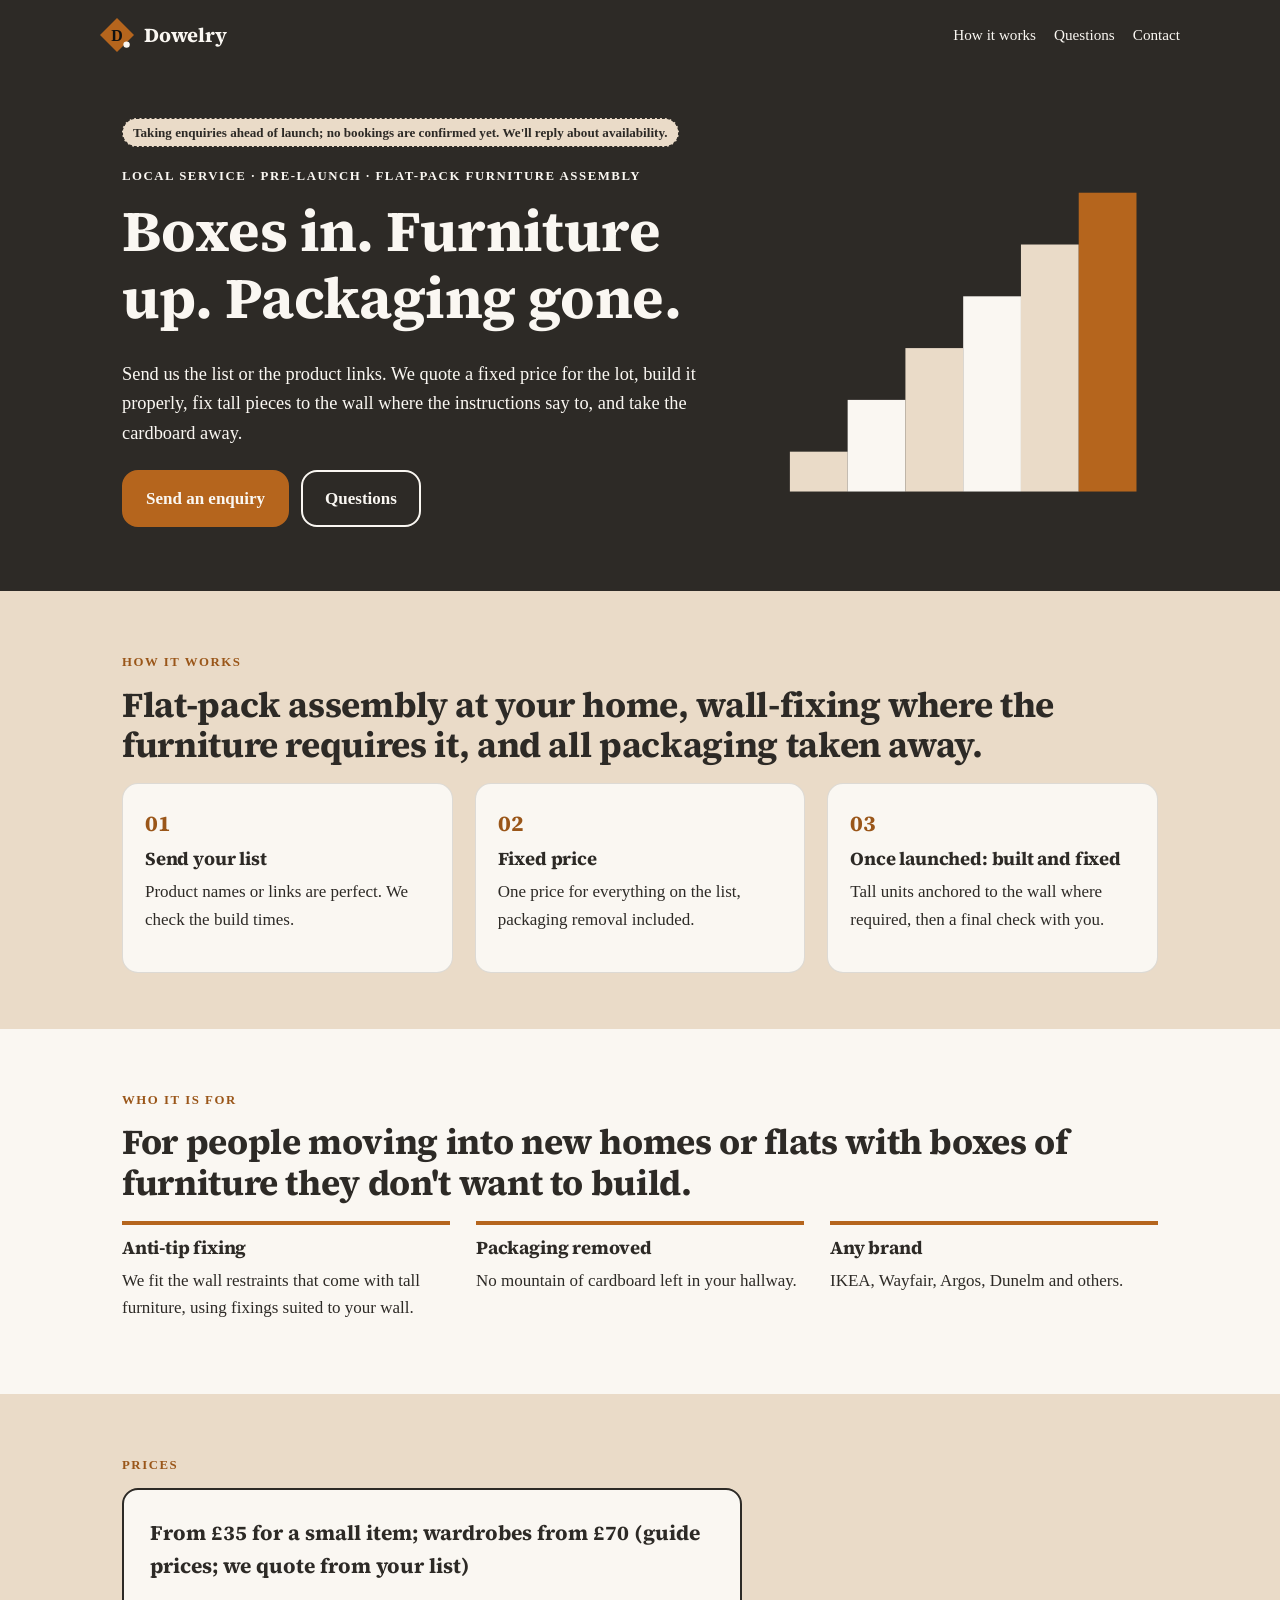
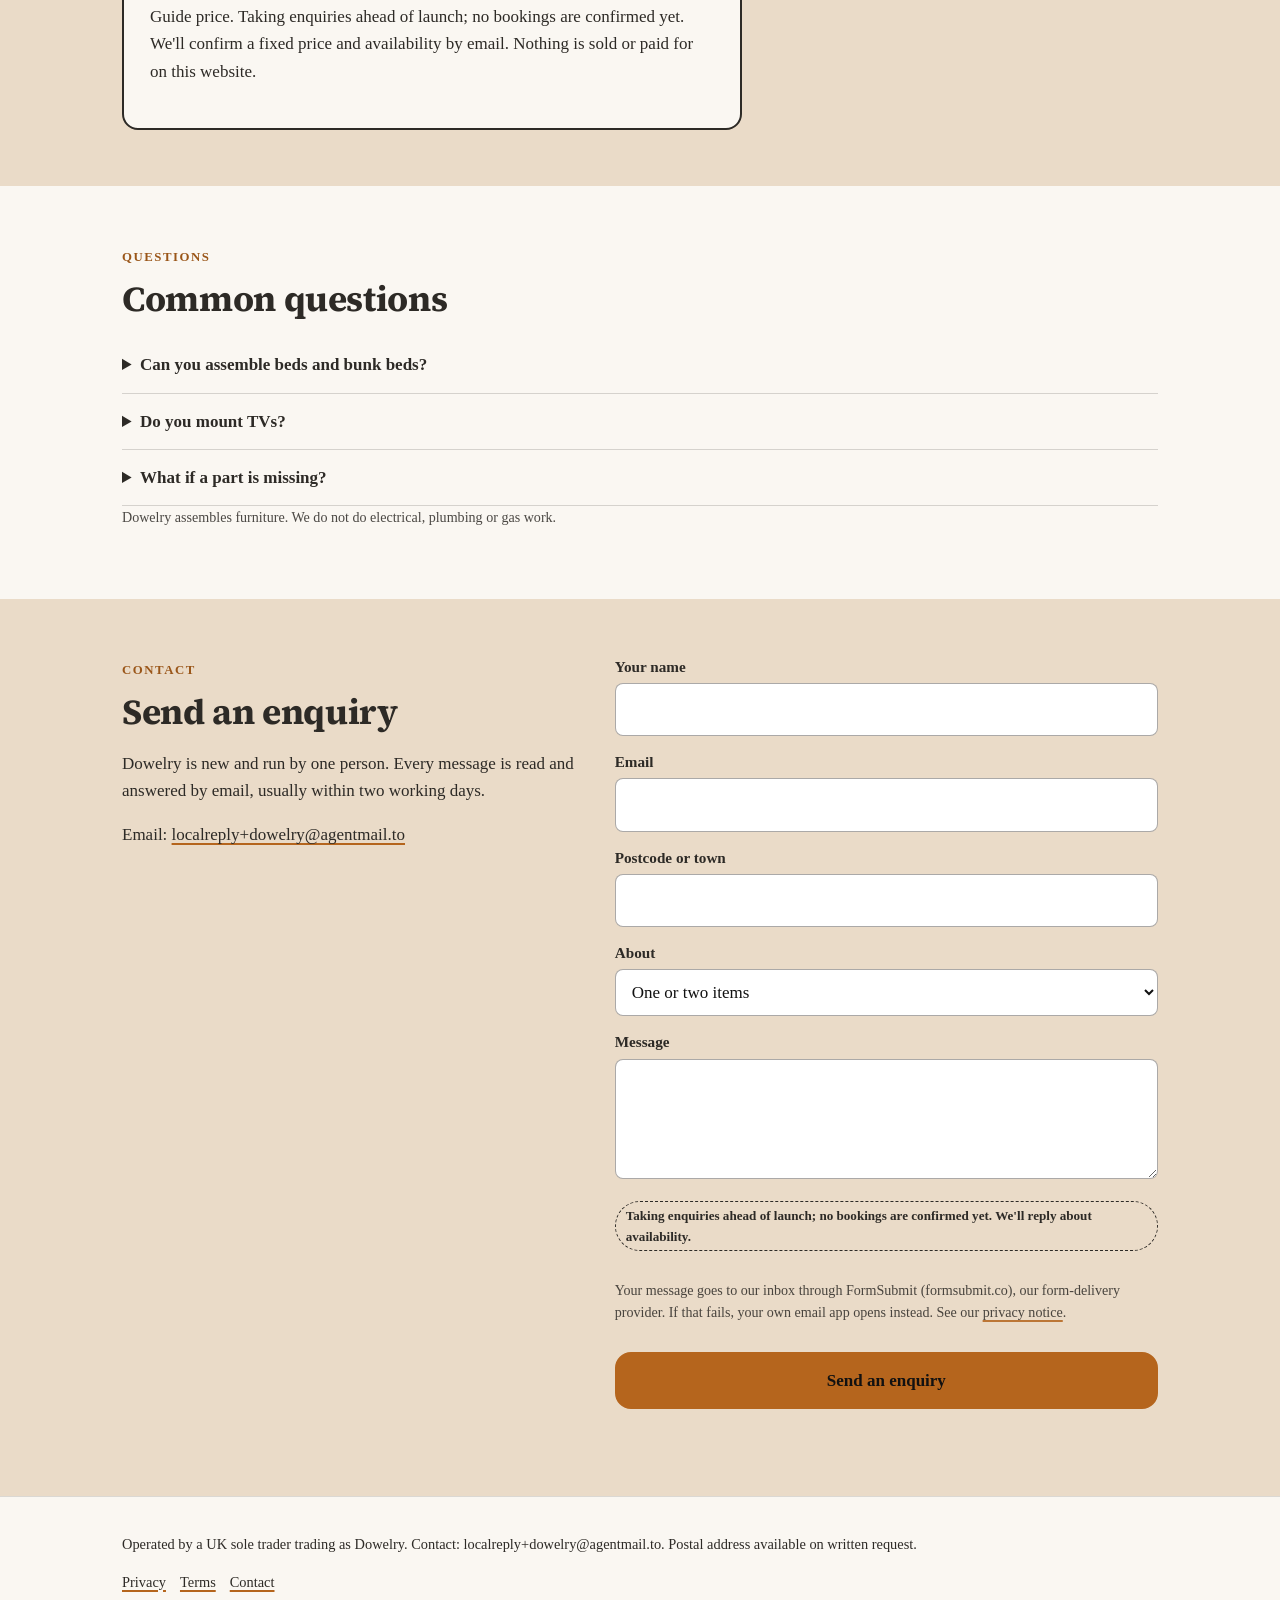
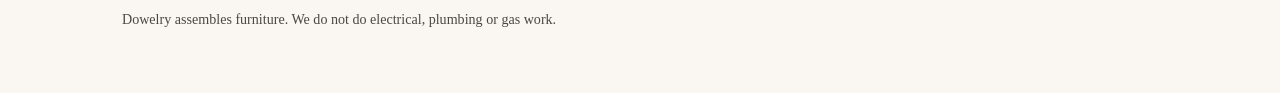
==== index.html @ 2ea32442 "Publish site 2026-10-19 19:17 BST" ====
<!doctype html>
<html lang="en-GB">
<head>
<meta charset="utf-8">
<meta name="viewport" content="width=device-width, initial-scale=1">
<meta http-equiv="Content-Security-Policy" content="default-src 'self'; img-src 'self' data: https://localreplyloop.goatcounter.com; style-src 'self'; script-src 'self'; font-src 'self'; connect-src 'self' https://formsubmit.co; form-action 'self'; base-uri 'self'; object-src 'none'">
<meta name="referrer" content="strict-origin-when-cross-origin">
<title>Dowelry: Boxes in. Furniture up. Packaging gone</title>
<meta name="description" content="Flat-pack assembly at your home, wall-fixing where the furniture requires it, and all packaging taken away.">
<meta name="theme-color" content="#2D2A26">
<meta property="og:type" content="website"><meta property="og:title" content="Dowelry: Boxes in. Furniture up. Packaging gone"><meta property="og:description" content="Flat-pack assembly at your home, wall-fixing where the furniture requires it, and all packaging taken away.">
<meta property="og:image" content="https://evanturner557-del.github.io/dowelry/assets/og.png"><meta property="og:image:width" content="1200"><meta property="og:image:height" content="630">
<meta property="og:image:alt" content="Dowelry: Boxes in. Furniture up. Packaging gone."><meta property="og:site_name" content="Dowelry"><meta property="og:locale" content="en_GB">
<meta property="og:url" content="https://evanturner557-del.github.io/dowelry/"><meta name="twitter:card" content="summary_large_image">
<link rel="canonical" href="https://evanturner557-del.github.io/dowelry/">
<link rel="icon" href="assets/favicon.svg" type="image/svg+xml">
<link rel="stylesheet" href="assets/site.css">
<script src="assets/config.js"></script>
<script src="assets/analytics.js" defer></script>
<script src="_shared/kit.js" defer></script>
</head>
<body>
<a class="skip" href="#main">Skip to content</a>
<header class="band"><div class="wrap top"><a class="brand" href="./"><svg viewBox="0 0 64 64" aria-hidden="true" width="34" height="34"><path d="M32 0 64 32 32 64 0 32z" fill="#B5651D"/><text x="32" y="43" text-anchor="middle" font-family="Georgia, serif" font-weight="700" font-size="30" fill="#111111">D</text><circle cx="50" cy="50" r="6" fill="#FAF7F2"/></svg>Dowelry</a><nav aria-label="Primary"><a href="#how">How it works</a><a href="#faq">Questions</a><a href="#contact">Contact</a></nav></div><section class="hero"><div class="wrap"><div><span class="draft">Taking enquiries ahead of launch; no bookings are confirmed yet. We&#x27;ll reply about availability.</span><br><span class="eyebrow">Local service · pre-launch · Flat-pack furniture assembly</span><h1>Boxes in. Furniture up. Packaging gone.</h1><p class="lede">Send us the list or the product links. We quote a fixed price for the lot, build it properly, fix tall pieces to the wall where the instructions say to, and take the cardboard away.</p><div class="ctas"><a class="btn" href="#contact" data-cta="hero">Send an enquiry</a><a class="btn ghost" href="#faq" data-cta="hero-secondary">Questions</a></div></div><div class="art"><svg viewBox="0 0 400 400" role="img" aria-label="Decorative pattern" class="motif" preserveAspectRatio="xMidYMid slice"><rect x="30" y="330" width="58" height="40" fill="#EADBC8"/><rect x="88" y="278" width="58" height="92" fill="#FAF7F2"/><rect x="146" y="226" width="58" height="144" fill="#EADBC8"/><rect x="204" y="174" width="58" height="196" fill="#FAF7F2"/><rect x="262" y="122" width="58" height="248" fill="#EADBC8"/><rect x="320" y="70" width="58" height="300" fill="#B5651D"/></svg></div></div></section></header>
<main id="main">
<section class="tint" id="how"><div class="wrap"><span class="eyebrow">How it works</span><h2>Flat-pack assembly at your home, wall-fixing where the furniture requires it, and all packaging taken away.</h2><div class="steps"><div class="step"><h3>Send your list</h3><p>Product names or links are perfect. We check the build times.</p></div><div class="step"><h3>Fixed price</h3><p>One price for everything on the list, packaging removal included.</p></div><div class="step"><h3>Once launched: built and fixed</h3><p>Tall units anchored to the wall where required, then a final check with you.</p></div></div></div></section>
<section><div class="wrap"><span class="eyebrow">Who it is for</span><h2>For people moving into new homes or flats with boxes of furniture they don&#x27;t want to build.</h2><div class="points"><div class="point"><h3>Anti-tip fixing</h3><p>We fit the wall restraints that come with tall furniture, using fixings suited to your wall.</p></div><div class="point"><h3>Packaging removed</h3><p>No mountain of cardboard left in your hallway.</p></div><div class="point"><h3>Any brand</h3><p>IKEA, Wayfair, Argos, Dunelm and others.</p></div></div></div></section>
<section class="tint" id="price"><div class="wrap"><span class="eyebrow">Prices</span><div class="pricebox"><p class="price">From £35 for a small item; wardrobes from £70 (guide prices; we quote from your list)</p><p>Guide price. Taking enquiries ahead of launch; no bookings are confirmed yet. We&#x27;ll confirm a fixed price and availability by email. Nothing is sold or paid for on this website.</p></div></div></section>
<section id="faq"><div class="wrap"><span class="eyebrow">Questions</span><h2>Common questions</h2><details><summary>Can you assemble beds and bunk beds?</summary><p>Yes. Bunk beds are checked against the manufacturer&#x27;s safety instructions.</p></details><details><summary>Do you mount TVs?</summary><p>Not at the moment. Furniture assembly only.</p></details><details><summary>What if a part is missing?</summary><p>We stop that item and tell you which part to request. We won&#x27;t improvise a fix that isn&#x27;t safe.</p></details><p class="fine" style="margin-top:18px">Dowelry assembles furniture. We do not do electrical, plumbing or gas work.</p></div></section>
<section class="tint" id="contact"><div class="wrap contact-grid"><div><span class="eyebrow">Contact</span><h2>Send an enquiry</h2><p>Dowelry is new and run by one person. Every message is read and answered by email, usually within two working days.</p><p>Email: <a href="mailto:localreply+dowelry@agentmail.to">localreply+dowelry@agentmail.to</a></p></div><form class="form" data-contact data-formsubmit="localreply+dowelry@agentmail.to" data-email="localreply+dowelry@agentmail.to" data-subject="Dowelry enquiry" novalidate>
<div><label for="f-name">Your name</label><input id="f-name" name="name" autocomplete="name" required></div>
<div><label for="f-email">Email</label><input id="f-email" name="email" type="email" autocomplete="email" required></div>
<div><label for="f-postcode">Postcode or town</label><input id="f-postcode" name="postcode" autocomplete="postal-code"></div><div><label for="f-plan">About</label><select id="f-plan" name="plan"><option value="One or two items">One or two items</option><option value="A room&#x27;s worth">A room&#x27;s worth</option><option value="Whole move-in">Whole move-in</option></select></div>
<div><label for="f-message">Message</label><textarea id="f-message" name="message"></textarea></div>
<p class="draft">Taking enquiries ahead of launch; no bookings are confirmed yet. We&#x27;ll reply about availability.</p><p class="hint">Your message goes to our inbox through FormSubmit (formsubmit.co), our form-delivery provider. If that fails, your own email app opens instead. See our <a href="privacy.html">privacy notice</a>.</p>
<button class="btn" type="submit">Send an enquiry</button>
<p class="form-status" role="status" aria-live="polite"></p>
</form></div></section>
</main><footer><div class="wrap"><p>Operated by a UK sole trader trading as Dowelry. Contact: localreply+dowelry@agentmail.to. Postal address available on written request.</p>
<p><a href="privacy.html">Privacy</a><a href="terms.html">Terms</a><a href="./#contact">Contact</a></p>
<p class="fine">Dowelry assembles furniture. We do not do electrical, plumbing or gas work.</p></div></footer>
</body></html>
---- assets/site.css ----
@font-face{font-family:'Source Serif 4';font-weight:600;font-style:normal;font-display:swap;src:url(fonts/source-serif-4-latin-600-normal.woff2) format('woff2')}
@font-face{font-family:'Source Serif 4';font-weight:700;font-style:normal;font-display:swap;src:url(fonts/source-serif-4-latin-700-normal.woff2) format('woff2')}
:root{--ink:#2D2A26;--paper:#FAF7F2;--acc:#B5651D;--acc-text:#9A5619;--on-acc:#111111;--soft:#EADBC8;--on-ink:#FAF7F2;--r:16px;--br:16px;--head:'Source Serif 4', Georgia, serif;--body:Georgia, serif}
*,*::before,*::after{box-sizing:border-box}html{scroll-behavior:smooth}@media (prefers-reduced-motion:reduce){html{scroll-behavior:auto}*{transition:none!important}}
body{margin:0;font-family:var(--body);color:var(--ink);background:var(--paper);line-height:1.6;font-size:17px;-webkit-font-smoothing:antialiased}
h1,h2,h3{font-family:var(--head);line-height:1.15;margin:0 0 .5em;letter-spacing:-.01em}h1{font-size:clamp(2.1rem,5vw,3.6rem)}h2{font-size:clamp(1.5rem,3vw,2.2rem)}h3{font-size:1.15rem}
p{margin:0 0 1em}a{color:var(--ink);text-decoration-color:var(--acc);text-underline-offset:3px;text-decoration-thickness:2px}
.wrap{max-width:1080px;margin:0 auto;padding:0 22px}.skip{position:absolute;left:-999px}.skip:focus{left:12px;top:12px;background:var(--ink);color:var(--on-ink);padding:8px 12px;z-index:9}
:focus-visible{outline:3px solid var(--acc);outline-offset:2px}
.top{display:flex;align-items:center;justify-content:space-between;padding:18px 0;gap:16px}.brand{display:flex;align-items:center;gap:10px;font-family:var(--head);font-weight:700;font-size:1.25rem;text-decoration:none}
.top nav a{margin-left:18px;font-size:.95rem;text-decoration:none}.top nav a:hover{text-decoration:underline}
.btn{display:inline-block;background:var(--acc);color:var(--on-acc);padding:13px 22px;border-radius:var(--br);font-weight:600;text-decoration:none;border:2px solid var(--acc);cursor:pointer;font:inherit;font-weight:600}
.btn:hover{filter:brightness(.94)}.btn.ghost{background:transparent;color:var(--ink);border-color:var(--ink)}
.eyebrow{display:inline-block;font-size:.8rem;letter-spacing:.12em;text-transform:uppercase;font-weight:600;color:var(--acc-text);margin-bottom:12px}
.hero{padding:48px 0 64px}.hero .lede{font-size:1.15rem;max-width:40em}.ctas{display:flex;gap:12px;flex-wrap:wrap;margin-top:22px}
.motif{width:100%;height:auto;max-width:420px;display:block}
.draft{display:inline-block;background:var(--soft);border:1px dashed var(--ink);padding:3px 10px;border-radius:999px;font-size:.82rem;font-weight:600;margin-bottom:14px}
section{padding:56px 0}.tint{background:var(--soft)}
.steps{display:grid;grid-template-columns:repeat(auto-fit,minmax(220px,1fr));gap:22px;counter-reset:s}
.step{padding:22px;border-radius:var(--r);background:var(--paper);border:1px solid color-mix(in srgb,var(--ink) 14%,transparent)}
.step::before{counter-increment:s;content:"0" counter(s);font-family:var(--head);font-weight:700;color:var(--acc-text);display:block;font-size:1.4rem;margin-bottom:6px}
.points{display:grid;grid-template-columns:repeat(auto-fit,minmax(240px,1fr));gap:26px}.point h3{border-top:4px solid var(--acc);padding-top:12px}
.price{font-family:var(--head);font-size:1.3rem;font-weight:700}.pricebox{border:2px solid var(--ink);border-radius:var(--r);padding:26px;max-width:620px;background:var(--paper)}
details{border-bottom:1px solid color-mix(in srgb,var(--ink) 18%,transparent);padding:14px 0}summary{cursor:pointer;font-weight:600}details p{margin-top:10px}
.form{display:grid;gap:14px;max-width:620px}.form label{font-weight:600;font-size:.95rem;display:block;margin-bottom:4px}
.form input,.form textarea,.form select{width:100%;padding:12px;border:1.5px solid color-mix(in srgb,var(--ink) 40%,transparent);border-radius:calc(var(--r)/2);font:inherit;background:#fff;color:#111}
.form textarea{min-height:120px}.hint,.fine{font-size:.88rem;opacity:.85}.form-status{font-weight:600}
.contact-grid{display:grid;grid-template-columns:1fr 1.2fr;gap:40px}@media(max-width:800px){.contact-grid{grid-template-columns:1fr}.top nav{display:none}}
footer{padding:36px 0 48px;font-size:.9rem;border-top:1px solid color-mix(in srgb,var(--ink) 15%,transparent)}footer a{margin-right:14px}
.tool{background:var(--paper);border:2px solid var(--ink);border-radius:var(--r);padding:26px;max-width:640px}.tool .row{display:grid;grid-template-columns:1fr 140px;gap:12px;align-items:center;margin-bottom:10px}
.tool input[type=number]{padding:10px;border:1.5px solid var(--ink);border-radius:8px;font:inherit;width:100%}.result{margin-top:16px;padding:16px;background:var(--soft);border-radius:calc(var(--r)/2);min-height:3em}
.check h3{margin-top:18px}.check label{display:flex;gap:10px;align-items:flex-start;padding:6px 0}.check input{width:20px;height:20px;accent-color:var(--acc)}
.legal{max-width:760px}.legal h2{font-size:1.3rem;margin-top:1.6em}
.band{background:var(--ink);color:var(--on-ink)}.band a{color:var(--on-ink)}.band .btn.ghost{color:var(--on-ink);border-color:var(--on-ink)}.band .eyebrow{color:var(--on-ink)}.hero .wrap{display:grid;grid-template-columns:1.2fr .8fr;gap:40px;align-items:center}@media(max-width:800px){.hero .wrap{grid-template-columns:1fr}}.band .draft{color:var(--ink)}
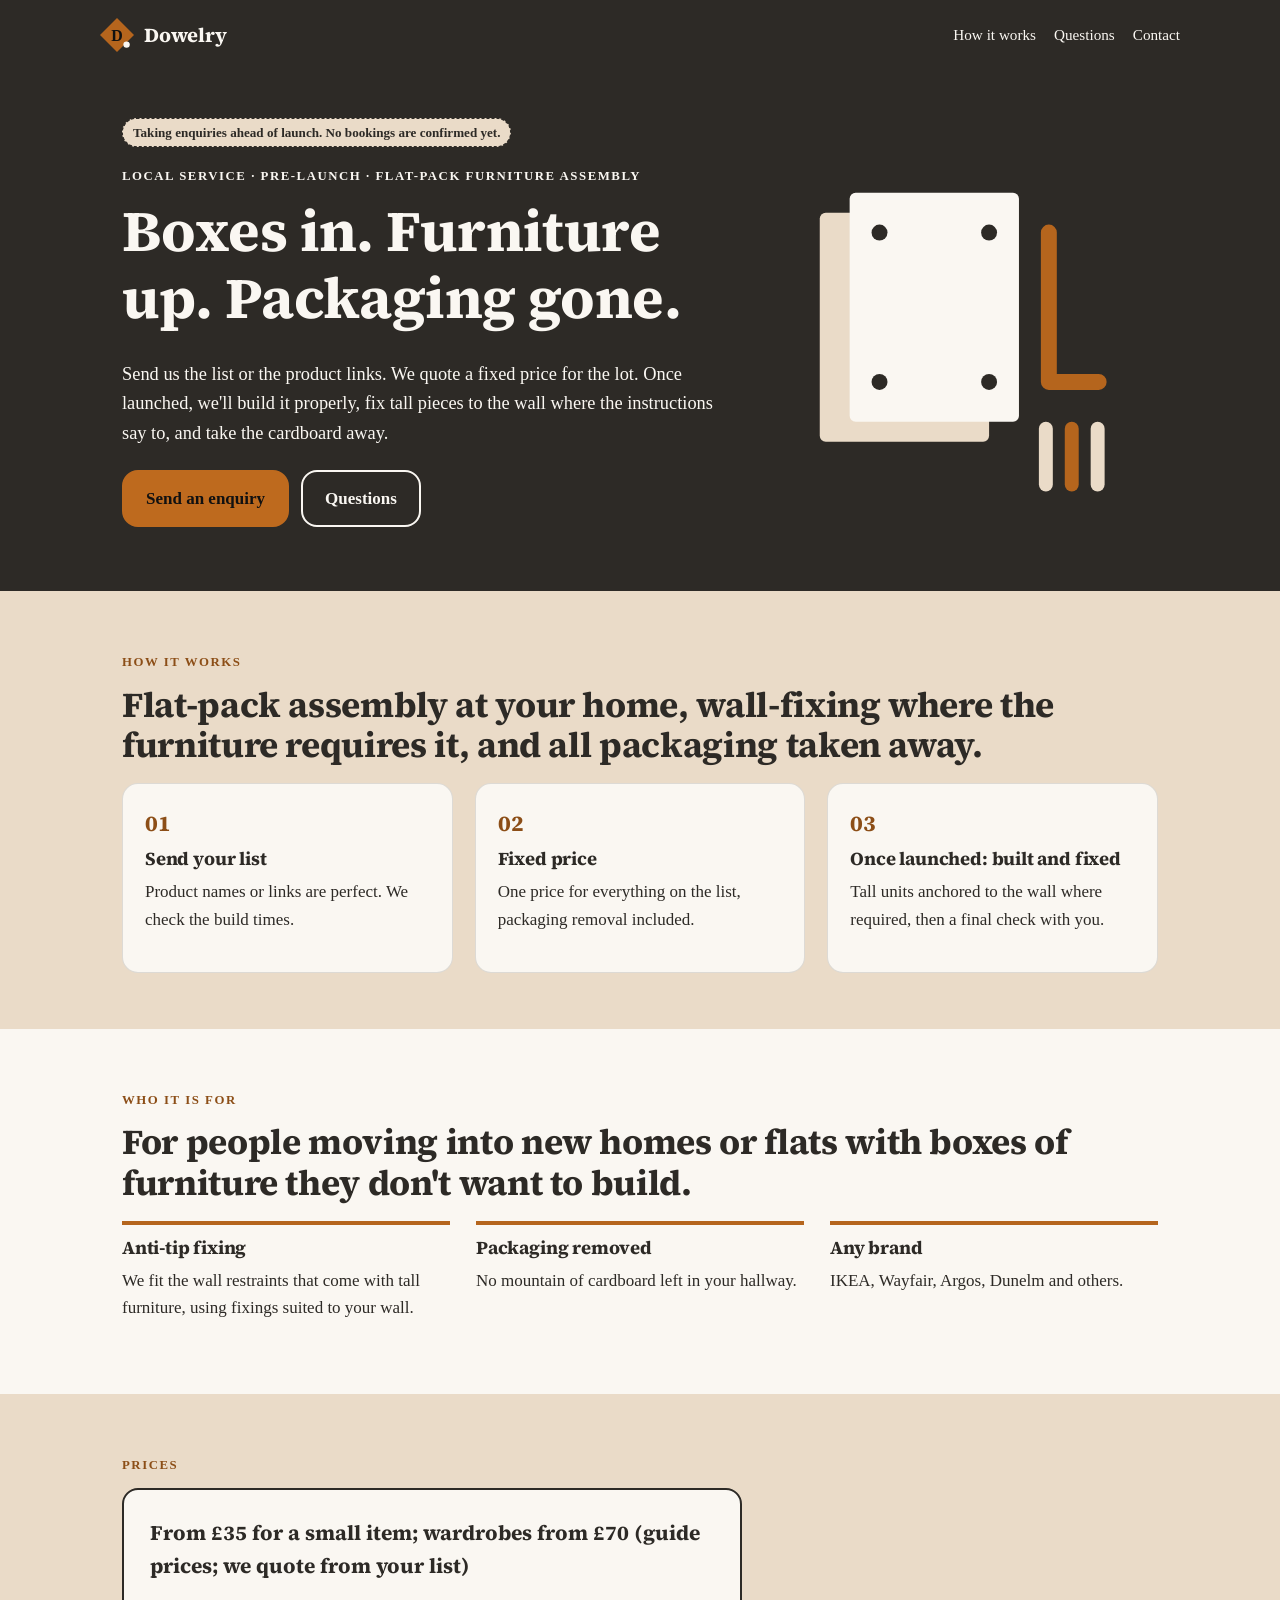
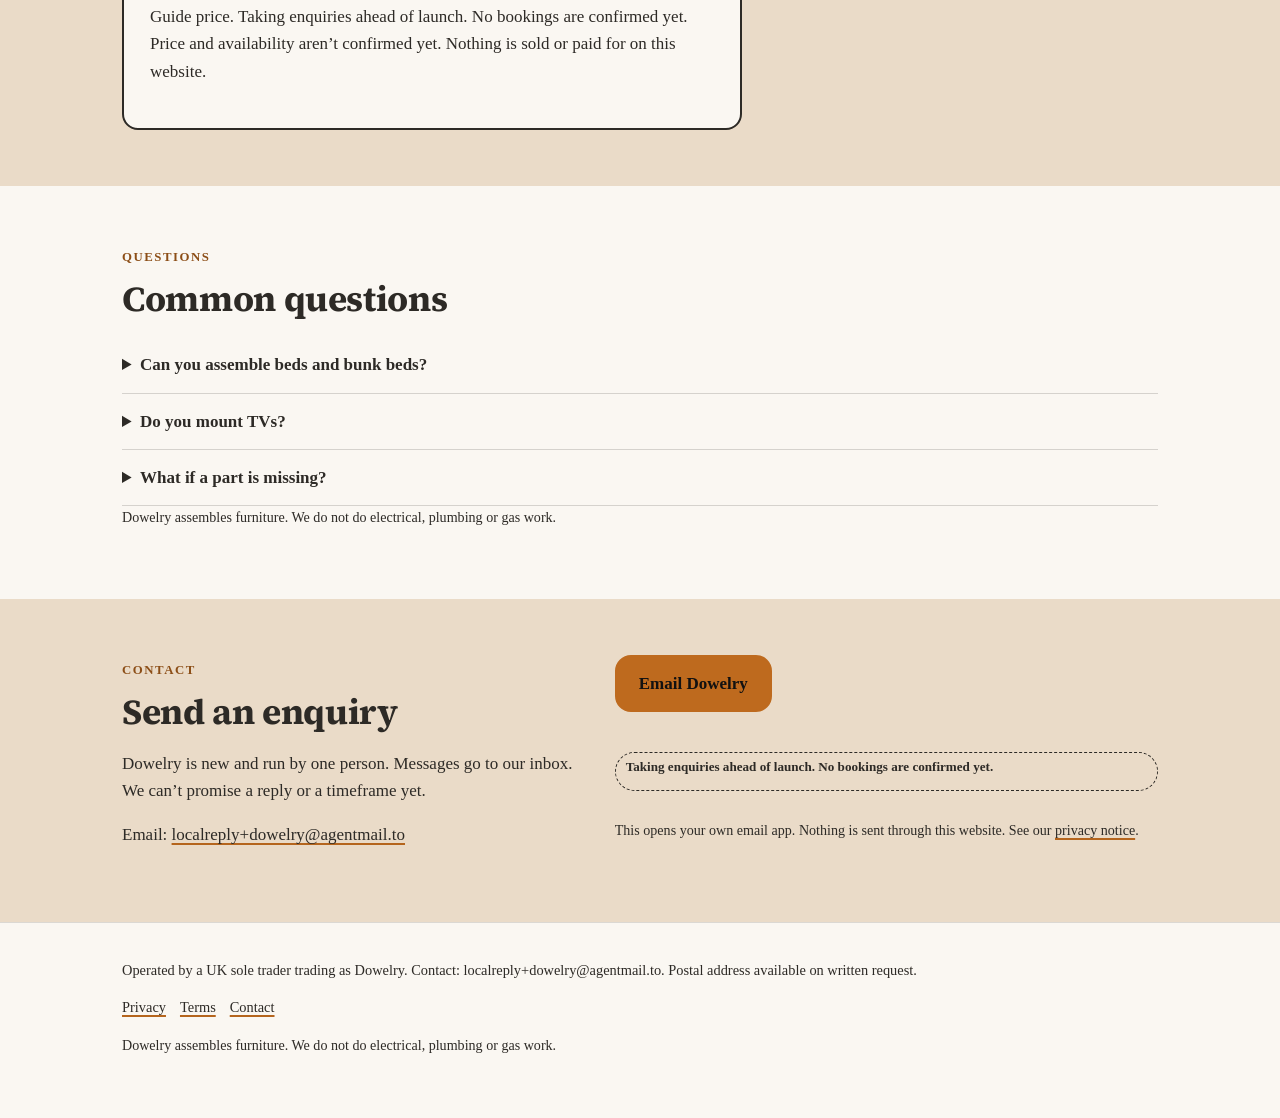
==== commit d0f9431e: "Publish site 2026-10-21 08:27 BST" ====
--- a/index.html
+++ b/index.html
@@ -3,7 +3,7 @@
 <head>
 <meta charset="utf-8">
 <meta name="viewport" content="width=device-width, initial-scale=1">
-<meta http-equiv="Content-Security-Policy" content="default-src 'self'; img-src 'self' data: https://localreplyloop.goatcounter.com; style-src 'self'; script-src 'self'; font-src 'self'; connect-src 'self' https://formsubmit.co; form-action 'self'; base-uri 'self'; object-src 'none'">
+<meta http-equiv="Content-Security-Policy" content="default-src 'self'; img-src 'self' data: https://localreplyloop.goatcounter.com; style-src 'self'; script-src 'self'; font-src 'self'; connect-src 'self'; form-action 'self'; base-uri 'self'; object-src 'none'">
 <meta name="referrer" content="strict-origin-when-cross-origin">
 <title>Dowelry: Boxes in. Furniture up. Packaging gone</title>
 <meta name="description" content="Flat-pack assembly at your home, wall-fixing where the furniture requires it, and all packaging taken away.">
@@ -21,21 +21,14 @@
 </head>
 <body>
 <a class="skip" href="#main">Skip to content</a>
-<header class="band"><div class="wrap top"><a class="brand" href="./"><svg viewBox="0 0 64 64" aria-hidden="true" width="34" height="34"><path d="M32 0 64 32 32 64 0 32z" fill="#B5651D"/><text x="32" y="43" text-anchor="middle" font-family="Georgia, serif" font-weight="700" font-size="30" fill="#111111">D</text><circle cx="50" cy="50" r="6" fill="#FAF7F2"/></svg>Dowelry</a><nav aria-label="Primary"><a href="#how">How it works</a><a href="#faq">Questions</a><a href="#contact">Contact</a></nav></div><section class="hero"><div class="wrap"><div><span class="draft">Taking enquiries ahead of launch; no bookings are confirmed yet. We&#x27;ll reply about availability.</span><br><span class="eyebrow">Local service · pre-launch · Flat-pack furniture assembly</span><h1>Boxes in. Furniture up. Packaging gone.</h1><p class="lede">Send us the list or the product links. We quote a fixed price for the lot, build it properly, fix tall pieces to the wall where the instructions say to, and take the cardboard away.</p><div class="ctas"><a class="btn" href="#contact" data-cta="hero">Send an enquiry</a><a class="btn ghost" href="#faq" data-cta="hero-secondary">Questions</a></div></div><div class="art"><svg viewBox="0 0 400 400" role="img" aria-label="Decorative pattern" class="motif" preserveAspectRatio="xMidYMid slice"><rect x="30" y="330" width="58" height="40" fill="#EADBC8"/><rect x="88" y="278" width="58" height="92" fill="#FAF7F2"/><rect x="146" y="226" width="58" height="144" fill="#EADBC8"/><rect x="204" y="174" width="58" height="196" fill="#FAF7F2"/><rect x="262" y="122" width="58" height="248" fill="#EADBC8"/><rect x="320" y="70" width="58" height="300" fill="#B5651D"/></svg></div></div></section></header>
+<header class="band"><div class="wrap top"><a class="brand" href="./"><svg viewBox="0 0 64 64" aria-hidden="true" width="34" height="34"><path d="M32 0 64 32 32 64 0 32z" fill="#B5651D"/><text x="32" y="43" text-anchor="middle" font-family="Georgia, serif" font-weight="700" font-size="30" fill="#111111">D</text><circle cx="50" cy="50" r="6" fill="#FAF7F2"/></svg>Dowelry</a><nav aria-label="Primary"><a href="#how">How it works</a><a href="#faq">Questions</a><a href="#contact">Contact</a></nav></div></header>
 <main id="main">
+<div class="band"><section class="hero"><div class="wrap"><div><span class="draft">Taking enquiries ahead of launch. No bookings are confirmed yet.</span><br><span class="eyebrow">Local service · pre-launch · Flat-pack furniture assembly</span><h1>Boxes in. Furniture up. Packaging gone.</h1><p class="lede">Send us the list or the product links. We quote a fixed price for the lot. Once launched, we&#x27;ll build it properly, fix tall pieces to the wall where the instructions say to, and take the cardboard away.</p><div class="ctas"><a class="btn" href="#contact" data-cta="hero">Send an enquiry</a><a class="btn ghost" href="#faq" data-cta="hero-secondary">Questions</a></div></div><div class="art"><svg viewBox="0 0 400 400" aria-hidden="true" focusable="false" class="motif"><rect x="60" y="90" width="170" height="230" rx="6" fill="#EADBC8"/><rect x="90" y="70" width="170" height="230" rx="6" fill="#FAF7F2"/><circle cx="120" cy="110" r="8" fill="#2D2A26"/><circle cx="230" cy="110" r="8" fill="#2D2A26"/><circle cx="120" cy="260" r="8" fill="#2D2A26"/><circle cx="230" cy="260" r="8" fill="#2D2A26"/><path d="M290 110 v150 h50" fill="none" stroke="#B5651D" stroke-width="16" stroke-linecap="round" stroke-linejoin="round"/><rect x="280" y="300" width="14" height="70" rx="7" fill="#EADBC8"/><rect x="306" y="300" width="14" height="70" rx="7" fill="#B5651D"/><rect x="332" y="300" width="14" height="70" rx="7" fill="#EADBC8"/></svg></div></div></section></div>
 <section class="tint" id="how"><div class="wrap"><span class="eyebrow">How it works</span><h2>Flat-pack assembly at your home, wall-fixing where the furniture requires it, and all packaging taken away.</h2><div class="steps"><div class="step"><h3>Send your list</h3><p>Product names or links are perfect. We check the build times.</p></div><div class="step"><h3>Fixed price</h3><p>One price for everything on the list, packaging removal included.</p></div><div class="step"><h3>Once launched: built and fixed</h3><p>Tall units anchored to the wall where required, then a final check with you.</p></div></div></div></section>
 <section><div class="wrap"><span class="eyebrow">Who it is for</span><h2>For people moving into new homes or flats with boxes of furniture they don&#x27;t want to build.</h2><div class="points"><div class="point"><h3>Anti-tip fixing</h3><p>We fit the wall restraints that come with tall furniture, using fixings suited to your wall.</p></div><div class="point"><h3>Packaging removed</h3><p>No mountain of cardboard left in your hallway.</p></div><div class="point"><h3>Any brand</h3><p>IKEA, Wayfair, Argos, Dunelm and others.</p></div></div></div></section>
-<section class="tint" id="price"><div class="wrap"><span class="eyebrow">Prices</span><div class="pricebox"><p class="price">From £35 for a small item; wardrobes from £70 (guide prices; we quote from your list)</p><p>Guide price. Taking enquiries ahead of launch; no bookings are confirmed yet. We&#x27;ll confirm a fixed price and availability by email. Nothing is sold or paid for on this website.</p></div></div></section>
+<section class="tint" id="price"><div class="wrap"><span class="eyebrow">Prices</span><div class="pricebox"><p class="price">From £35 for a small item; wardrobes from £70 (guide prices; we quote from your list)</p><p>Guide price. Taking enquiries ahead of launch. No bookings are confirmed yet. Price and availability aren’t confirmed yet. Nothing is sold or paid for on this website.</p></div></div></section>
 <section id="faq"><div class="wrap"><span class="eyebrow">Questions</span><h2>Common questions</h2><details><summary>Can you assemble beds and bunk beds?</summary><p>Yes. Bunk beds are checked against the manufacturer&#x27;s safety instructions.</p></details><details><summary>Do you mount TVs?</summary><p>Not at the moment. Furniture assembly only.</p></details><details><summary>What if a part is missing?</summary><p>We stop that item and tell you which part to request. We won&#x27;t improvise a fix that isn&#x27;t safe.</p></details><p class="fine" style="margin-top:18px">Dowelry assembles furniture. We do not do electrical, plumbing or gas work.</p></div></section>
-<section class="tint" id="contact"><div class="wrap contact-grid"><div><span class="eyebrow">Contact</span><h2>Send an enquiry</h2><p>Dowelry is new and run by one person. Every message is read and answered by email, usually within two working days.</p><p>Email: <a href="mailto:localreply+dowelry@agentmail.to">localreply+dowelry@agentmail.to</a></p></div><form class="form" data-contact data-formsubmit="localreply+dowelry@agentmail.to" data-email="localreply+dowelry@agentmail.to" data-subject="Dowelry enquiry" novalidate>
-<div><label for="f-name">Your name</label><input id="f-name" name="name" autocomplete="name" required></div>
-<div><label for="f-email">Email</label><input id="f-email" name="email" type="email" autocomplete="email" required></div>
-<div><label for="f-postcode">Postcode or town</label><input id="f-postcode" name="postcode" autocomplete="postal-code"></div><div><label for="f-plan">About</label><select id="f-plan" name="plan"><option value="One or two items">One or two items</option><option value="A room&#x27;s worth">A room&#x27;s worth</option><option value="Whole move-in">Whole move-in</option></select></div>
-<div><label for="f-message">Message</label><textarea id="f-message" name="message"></textarea></div>
-<p class="draft">Taking enquiries ahead of launch; no bookings are confirmed yet. We&#x27;ll reply about availability.</p><p class="hint">Your message goes to our inbox through FormSubmit (formsubmit.co), our form-delivery provider. If that fails, your own email app opens instead. See our <a href="privacy.html">privacy notice</a>.</p>
-<button class="btn" type="submit">Send an enquiry</button>
-<p class="form-status" role="status" aria-live="polite"></p>
-</form></div></section>
+<section class="tint" id="contact"><div class="wrap contact-grid"><div><span class="eyebrow">Contact</span><h2>Send an enquiry</h2><p>Dowelry is new and run by one person. Messages go to our inbox. We can’t promise a reply or a timeframe yet.</p><p>Email: <a href="mailto:localreply+dowelry@agentmail.to">localreply+dowelry@agentmail.to</a></p></div><div class="form contact-mail"><p><a class="btn" href="mailto:localreply+dowelry@agentmail.to?subject=%5BDowelry%5D%20Enquiry" data-cta="enquire">Email Dowelry</a></p><p class="draft">Taking enquiries ahead of launch. No bookings are confirmed yet.</p><p class="hint">This opens your own email app. Nothing is sent through this website. See our <a href="privacy.html">privacy notice</a>.</p></div></div></section>
 </main><footer><div class="wrap"><p>Operated by a UK sole trader trading as Dowelry. Contact: localreply+dowelry@agentmail.to. Postal address available on written request.</p>
 <p><a href="privacy.html">Privacy</a><a href="terms.html">Terms</a><a href="./#contact">Contact</a></p>
 <p class="fine">Dowelry assembles furniture. We do not do electrical, plumbing or gas work.</p></div></footer>
--- a/assets/site.css
+++ b/assets/site.css
@@ -1,6 +1,6 @@
 @font-face{font-family:'Source Serif 4';font-weight:600;font-style:normal;font-display:swap;src:url(fonts/source-serif-4-latin-600-normal.woff2) format('woff2')}
 @font-face{font-family:'Source Serif 4';font-weight:700;font-style:normal;font-display:swap;src:url(fonts/source-serif-4-latin-700-normal.woff2) format('woff2')}
-:root{--ink:#2D2A26;--paper:#FAF7F2;--acc:#B5651D;--acc-text:#9A5619;--on-acc:#111111;--soft:#EADBC8;--on-ink:#FAF7F2;--r:16px;--br:16px;--head:'Source Serif 4', Georgia, serif;--body:Georgia, serif}
+:root{--ink:#2D2A26;--paper:#FAF7F2;--acc:#B5651D;--acc-text:#8C4E17;--on-acc:#111111;--acc-btn:#BE6A1E;--soft:#EADBC8;--on-ink:#FAF7F2;--r:16px;--br:16px;--head:'Source Serif 4', Georgia, serif;--body:Georgia, serif}
 *,*::before,*::after{box-sizing:border-box}html{scroll-behavior:smooth}@media (prefers-reduced-motion:reduce){html{scroll-behavior:auto}*{transition:none!important}}
 body{margin:0;font-family:var(--body);color:var(--ink);background:var(--paper);line-height:1.6;font-size:17px;-webkit-font-smoothing:antialiased}
 h1,h2,h3{font-family:var(--head);line-height:1.15;margin:0 0 .5em;letter-spacing:-.01em}h1{font-size:clamp(2.1rem,5vw,3.6rem)}h2{font-size:clamp(1.5rem,3vw,2.2rem)}h3{font-size:1.15rem}
@@ -9,11 +9,11 @@
 :focus-visible{outline:3px solid var(--acc);outline-offset:2px}
 .top{display:flex;align-items:center;justify-content:space-between;padding:18px 0;gap:16px}.brand{display:flex;align-items:center;gap:10px;font-family:var(--head);font-weight:700;font-size:1.25rem;text-decoration:none}
 .top nav a{margin-left:18px;font-size:.95rem;text-decoration:none}.top nav a:hover{text-decoration:underline}
-.btn{display:inline-block;background:var(--acc);color:var(--on-acc);padding:13px 22px;border-radius:var(--br);font-weight:600;text-decoration:none;border:2px solid var(--acc);cursor:pointer;font:inherit;font-weight:600}
-.btn:hover{filter:brightness(.94)}.btn.ghost{background:transparent;color:var(--ink);border-color:var(--ink)}
+.btn{display:inline-block;background:var(--acc-btn);color:var(--on-acc);padding:13px 22px;border-radius:var(--br);font-weight:600;text-decoration:none;border:2px solid var(--acc-btn);cursor:pointer;font:inherit;font-weight:600}
+.btn:hover{filter:none;box-shadow:inset 0 0 0 2px currentColor}.btn.ghost{background:transparent;color:var(--ink);border-color:var(--ink)}
 .eyebrow{display:inline-block;font-size:.8rem;letter-spacing:.12em;text-transform:uppercase;font-weight:600;color:var(--acc-text);margin-bottom:12px}
 .hero{padding:48px 0 64px}.hero .lede{font-size:1.15rem;max-width:40em}.ctas{display:flex;gap:12px;flex-wrap:wrap;margin-top:22px}
-.motif{width:100%;height:auto;max-width:420px;display:block}
+.motif{width:100%;height:auto;max-width:420px;display:block}.art{margin:0}
 .draft{display:inline-block;background:var(--soft);border:1px dashed var(--ink);padding:3px 10px;border-radius:999px;font-size:.82rem;font-weight:600;margin-bottom:14px}
 section{padding:56px 0}.tint{background:var(--soft)}
 .steps{display:grid;grid-template-columns:repeat(auto-fit,minmax(220px,1fr));gap:22px;counter-reset:s}
@@ -24,11 +24,11 @@
 details{border-bottom:1px solid color-mix(in srgb,var(--ink) 18%,transparent);padding:14px 0}summary{cursor:pointer;font-weight:600}details p{margin-top:10px}
 .form{display:grid;gap:14px;max-width:620px}.form label{font-weight:600;font-size:.95rem;display:block;margin-bottom:4px}
 .form input,.form textarea,.form select{width:100%;padding:12px;border:1.5px solid color-mix(in srgb,var(--ink) 40%,transparent);border-radius:calc(var(--r)/2);font:inherit;background:#fff;color:#111}
-.form textarea{min-height:120px}.hint,.fine{font-size:.88rem;opacity:.85}.form-status{font-weight:600}
-.contact-grid{display:grid;grid-template-columns:1fr 1.2fr;gap:40px}@media(max-width:800px){.contact-grid{grid-template-columns:1fr}.top nav{display:none}}
+.form textarea{min-height:120px}.hint,.fine{font-size:.88rem}.form-status{font-weight:600}
+.contact-grid{display:grid;grid-template-columns:1fr 1.2fr;gap:40px}@media(max-width:800px){.contact-grid{grid-template-columns:1fr}.top nav a:not([href="#contact"]){display:none}.top nav a{margin-left:0;padding:10px 0;font-weight:600}}
 footer{padding:36px 0 48px;font-size:.9rem;border-top:1px solid color-mix(in srgb,var(--ink) 15%,transparent)}footer a{margin-right:14px}
 .tool{background:var(--paper);border:2px solid var(--ink);border-radius:var(--r);padding:26px;max-width:640px}.tool .row{display:grid;grid-template-columns:1fr 140px;gap:12px;align-items:center;margin-bottom:10px}
 .tool input[type=number]{padding:10px;border:1.5px solid var(--ink);border-radius:8px;font:inherit;width:100%}.result{margin-top:16px;padding:16px;background:var(--soft);border-radius:calc(var(--r)/2);min-height:3em}
 .check h3{margin-top:18px}.check label{display:flex;gap:10px;align-items:flex-start;padding:6px 0}.check input{width:20px;height:20px;accent-color:var(--acc)}
 .legal{max-width:760px}.legal h2{font-size:1.3rem;margin-top:1.6em}
-.band{background:var(--ink);color:var(--on-ink)}.band a{color:var(--on-ink)}.band .btn.ghost{color:var(--on-ink);border-color:var(--on-ink)}.band .eyebrow{color:var(--on-ink)}.hero .wrap{display:grid;grid-template-columns:1.2fr .8fr;gap:40px;align-items:center}@media(max-width:800px){.hero .wrap{grid-template-columns:1fr}}.band .draft{color:var(--ink)}
+.band{background:var(--ink);color:var(--on-ink)}.band a{color:var(--on-ink)}.band .btn.ghost{color:var(--on-ink);border-color:var(--on-ink)}.band .btn:not(.ghost){color:var(--on-acc)}.band .eyebrow{color:var(--on-ink)}.hero .wrap{display:grid;grid-template-columns:1.2fr .8fr;gap:40px;align-items:center}@media(max-width:800px){.hero .wrap{grid-template-columns:1fr}}.band .draft{color:var(--ink)}
